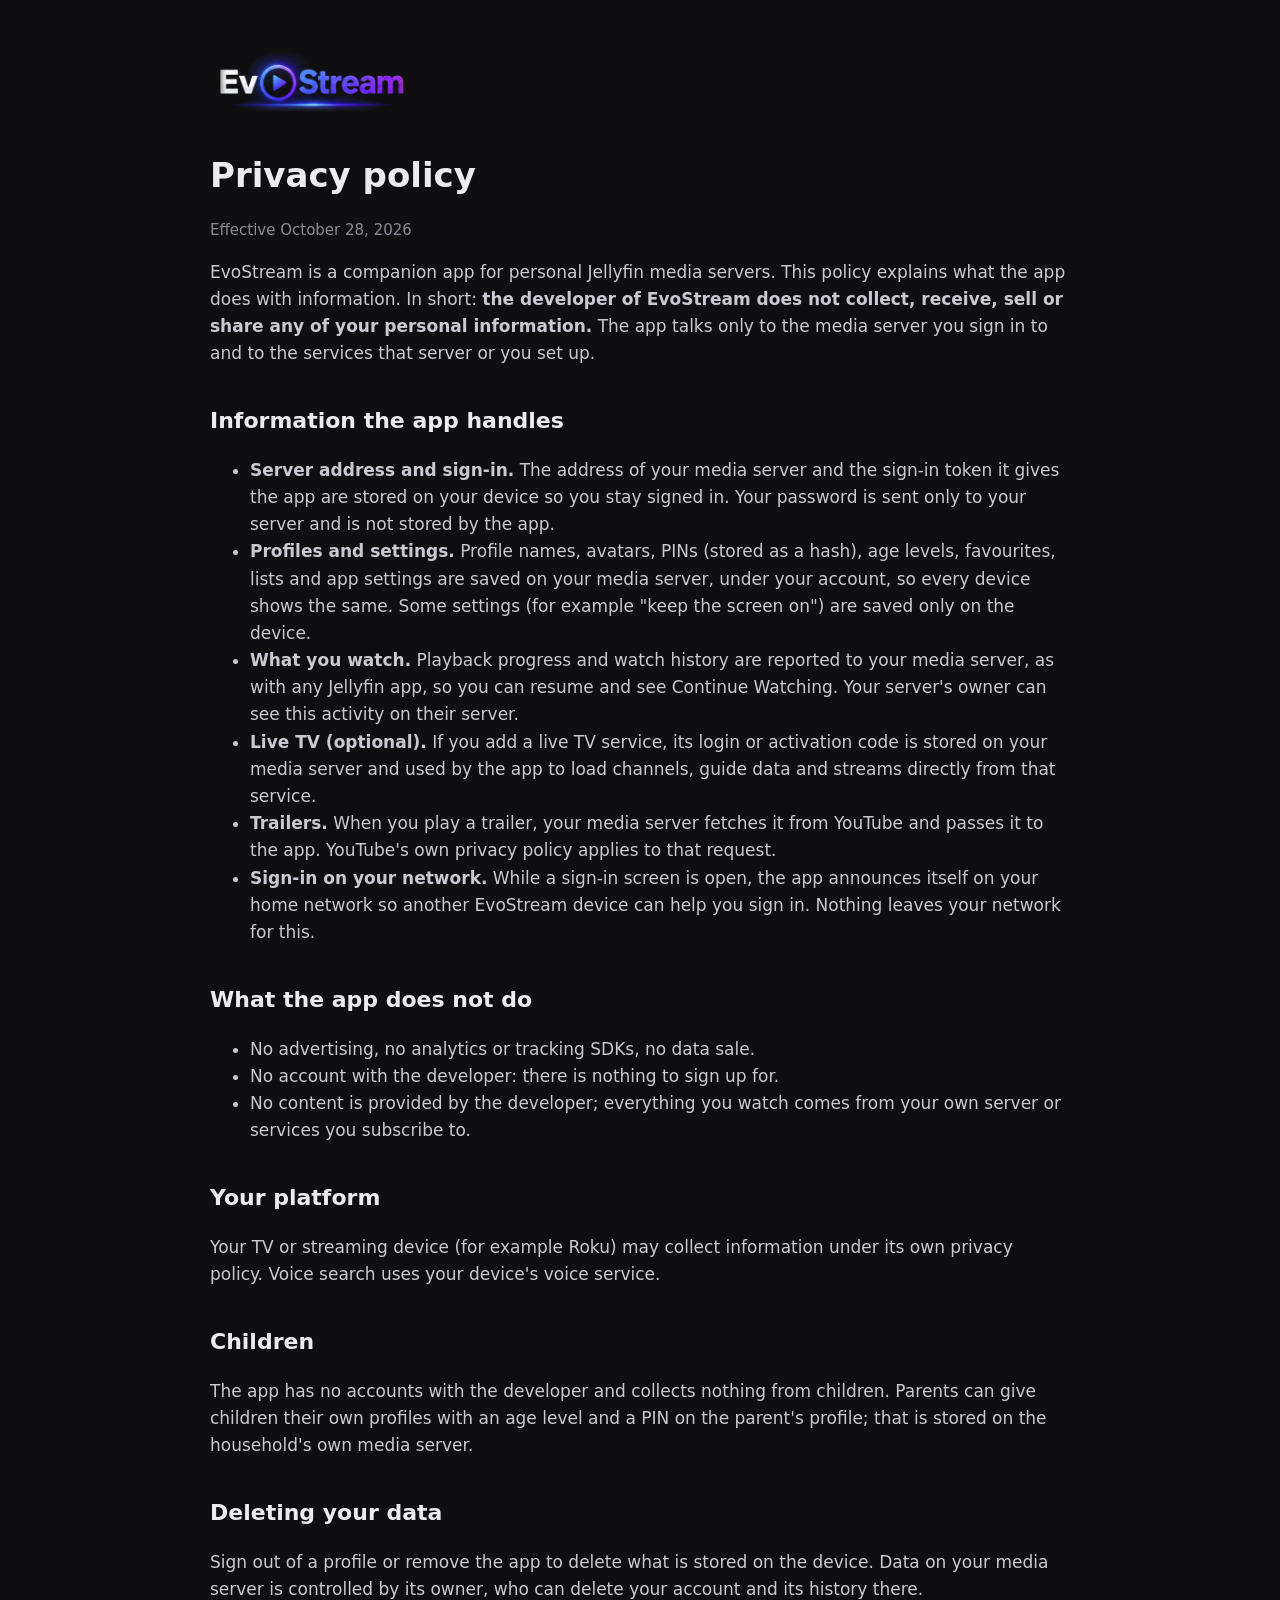
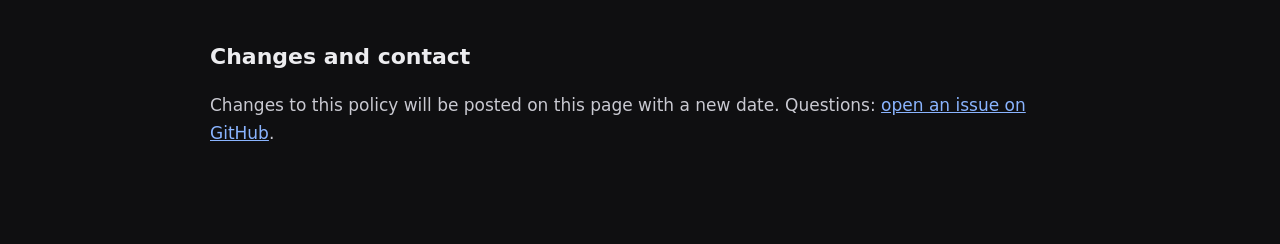
==== privacy.html @ b4498d59 "EvoStream: public page, privacy policy and terms of use" ====
<!doctype html><html lang="en"><head><meta charset="utf-8"><meta name="viewport" content="width=device-width,initial-scale=1">
<title>EvoStream privacy policy</title><link rel="stylesheet" href="style.css"></head>
<body><main>
<header><a href="./"><img src="img/wordmark.png" alt="EvoStream"></a></header>
<h1>Privacy policy</h1>
<p class="muted">Effective October 28, 2026</p>
<p>EvoStream is a companion app for personal Jellyfin media servers. This policy explains what the app does with information. In short: <b>the developer of EvoStream does not collect, receive, sell or share any of your personal information.</b> The app talks only to the media server you sign in to and to the services that server or you set up.</p>
<h2>Information the app handles</h2>
<ul>
<li><b>Server address and sign-in.</b> The address of your media server and the sign-in token it gives the app are stored on your device so you stay signed in. Your password is sent only to your server and is not stored by the app.</li>
<li><b>Profiles and settings.</b> Profile names, avatars, PINs (stored as a hash), age levels, favourites, lists and app settings are saved on your media server, under your account, so every device shows the same. Some settings (for example "keep the screen on") are saved only on the device.</li>
<li><b>What you watch.</b> Playback progress and watch history are reported to your media server, as with any Jellyfin app, so you can resume and see Continue Watching. Your server's owner can see this activity on their server.</li>
<li><b>Live TV (optional).</b> If you add a live TV service, its login or activation code is stored on your media server and used by the app to load channels, guide data and streams directly from that service.</li>
<li><b>Trailers.</b> When you play a trailer, your media server fetches it from YouTube and passes it to the app. YouTube's own privacy policy applies to that request.</li>
<li><b>Sign-in on your network.</b> While a sign-in screen is open, the app announces itself on your home network so another EvoStream device can help you sign in. Nothing leaves your network for this.</li>
</ul>
<h2>What the app does not do</h2>
<ul><li>No advertising, no analytics or tracking SDKs, no data sale.</li>
<li>No account with the developer: there is nothing to sign up for.</li>
<li>No content is provided by the developer; everything you watch comes from your own server or services you subscribe to.</li></ul>
<h2>Your platform</h2>
<p>Your TV or streaming device (for example Roku) may collect information under its own privacy policy. Voice search uses your device's voice service.</p>
<h2>Children</h2>
<p>The app has no accounts with the developer and collects nothing from children. Parents can give children their own profiles with an age level and a PIN on the parent's profile; that is stored on the household's own media server.</p>
<h2>Deleting your data</h2>
<p>Sign out of a profile or remove the app to delete what is stored on the device. Data on your media server is controlled by its owner, who can delete your account and its history there.</p>
<h2>Changes and contact</h2>
<p>Changes to this policy will be posted on this page with a new date. Questions: <a href="https://github.com/arjohnson15/evostream-app/issues">open an issue on GitHub</a>.</p>
</main></body></html>
---- style.css ----
body { margin: 0; background: #0F0F11; color: #ECECEF; font: 17px/1.6 Inter, system-ui, -apple-system, "Segoe UI", Roboto, sans-serif; }
main { max-width: 860px; margin: 0 auto; padding: 48px 24px 80px; }
header img { height: 64px; }
h1 { font-size: 34px; margin: 28px 0 8px; } h2 { font-size: 22px; margin-top: 36px; }
a { color: #8AB4FF; } p, li { color: #C9C9D1; }
.shots { display: grid; grid-template-columns: 1fr 1fr; gap: 16px; margin: 28px 0; }
.shots img { width: 100%; border-radius: 10px; border: 1px solid #26262C; }
nav a { margin-right: 18px; } footer { margin-top: 56px; font-size: 14px; color: #8A8A94; }
.muted { color: #8A8A94; font-size: 15px; }
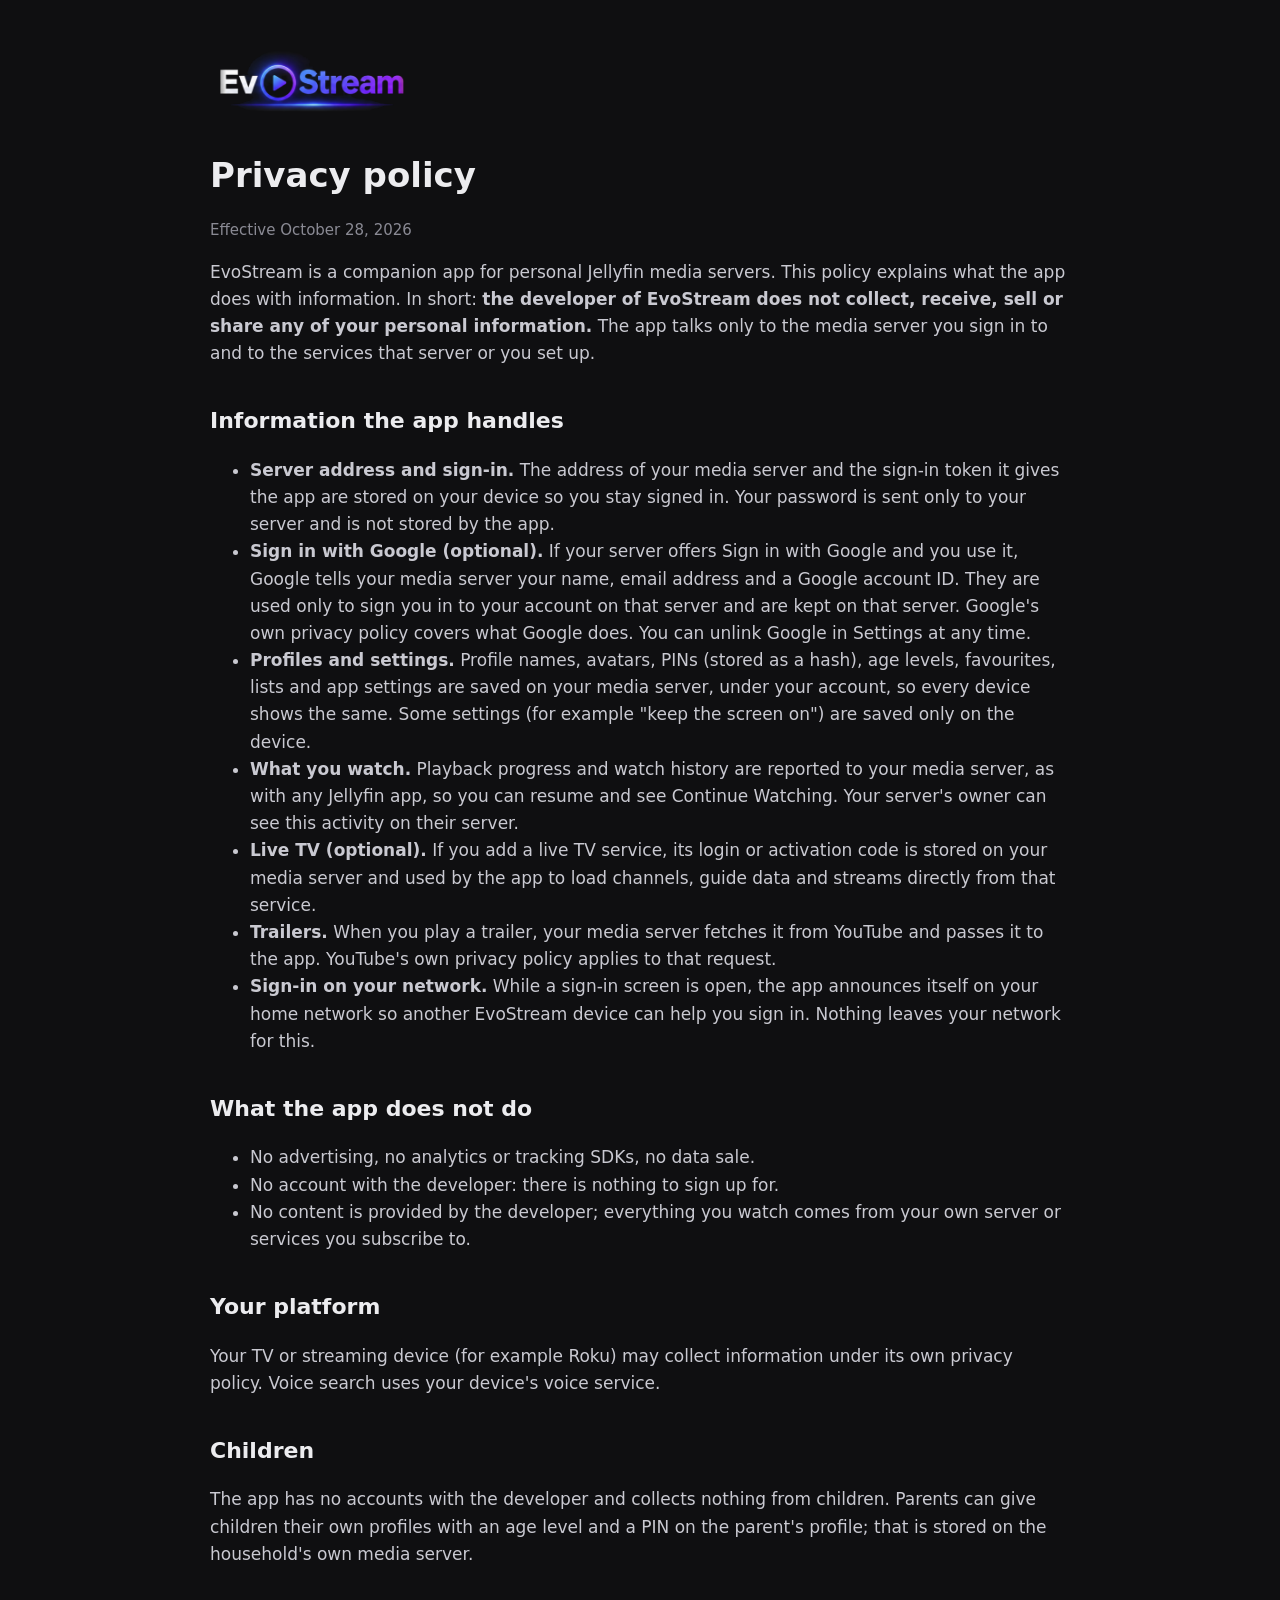
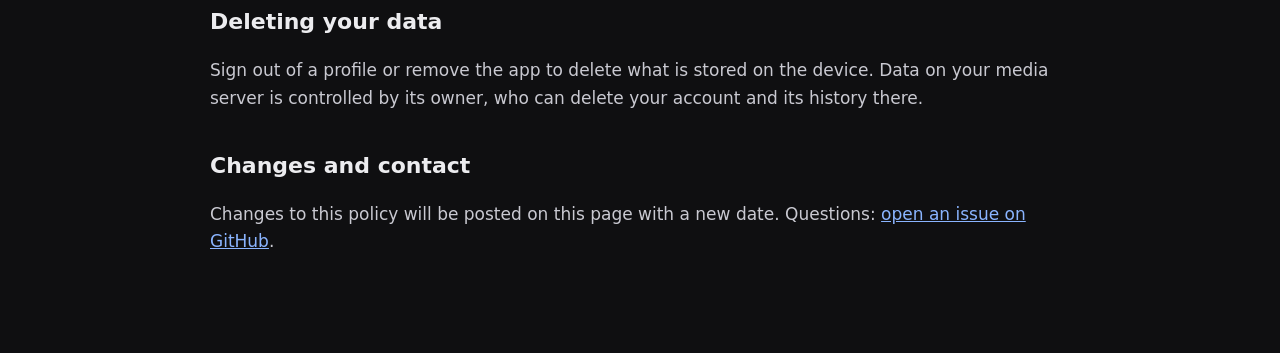
==== commit d13f4785: "Privacy: Sign in with Google (optional) - what the server receives and keeps" ====
--- a/privacy.html
+++ b/privacy.html
@@ -8,6 +8,7 @@
 <h2>Information the app handles</h2>
 <ul>
 <li><b>Server address and sign-in.</b> The address of your media server and the sign-in token it gives the app are stored on your device so you stay signed in. Your password is sent only to your server and is not stored by the app.</li>
+<li><b>Sign in with Google (optional).</b> If your server offers Sign in with Google and you use it, Google tells your media server your name, email address and a Google account ID. They are used only to sign you in to your account on that server and are kept on that server. Google's own privacy policy covers what Google does. You can unlink Google in Settings at any time.</li>
 <li><b>Profiles and settings.</b> Profile names, avatars, PINs (stored as a hash), age levels, favourites, lists and app settings are saved on your media server, under your account, so every device shows the same. Some settings (for example "keep the screen on") are saved only on the device.</li>
 <li><b>What you watch.</b> Playback progress and watch history are reported to your media server, as with any Jellyfin app, so you can resume and see Continue Watching. Your server's owner can see this activity on their server.</li>
 <li><b>Live TV (optional).</b> If you add a live TV service, its login or activation code is stored on your media server and used by the app to load channels, guide data and streams directly from that service.</li>
